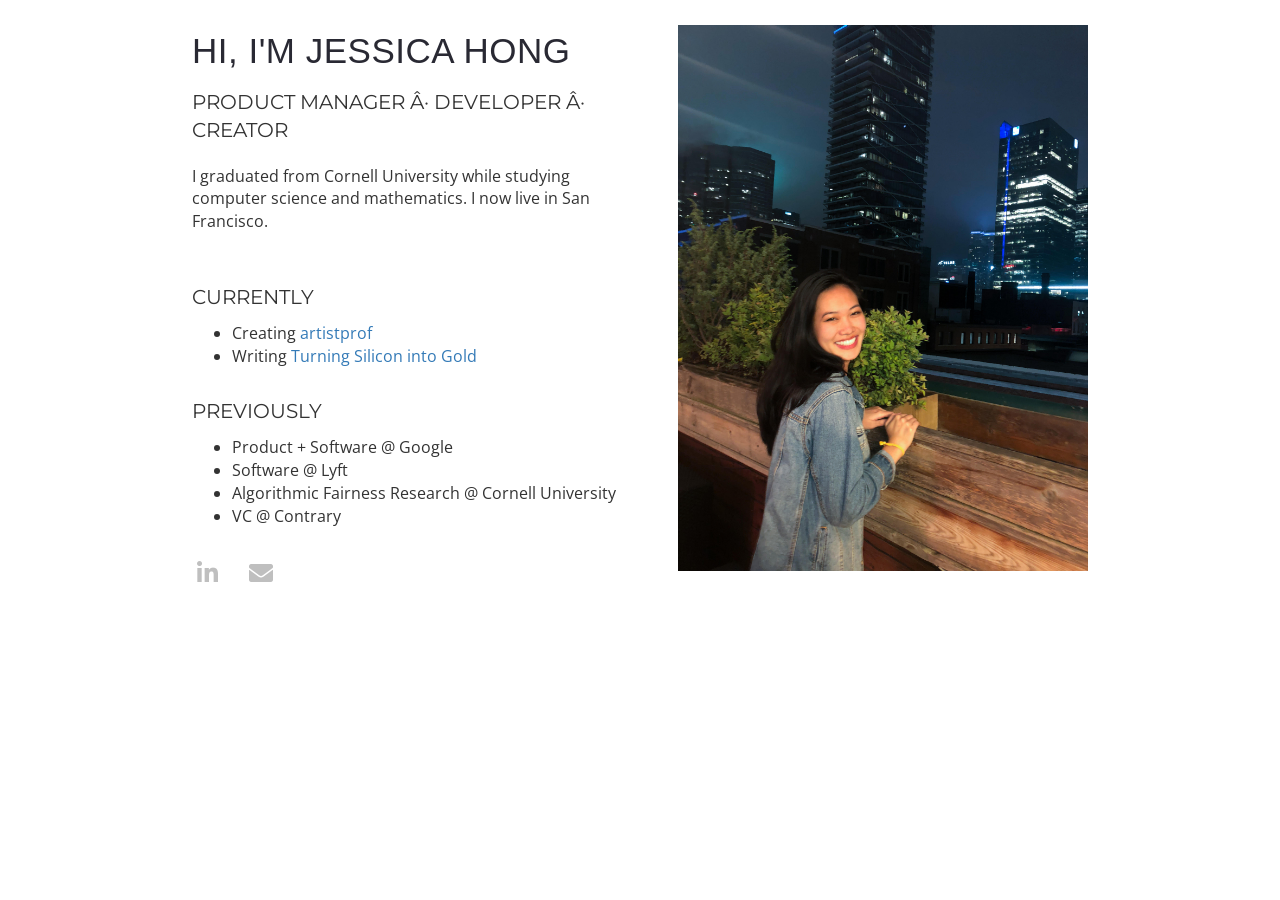
==== index.html @ 44702e30 "fonts" ====
<html>

<head>
    <meta name="viewport" content="width=device-width, initial-scale=1">
    <link rel="stylesheet" href="https://use.fontawesome.com/releases/v5.7.0/css/all.css"
          integrity="sha384-lZN37f5QGtY3VHgisS14W3ExzMWZxybE1SJSEsQp9S+oqd12jhcu+A56Ebc1zFSJ" crossorigin="anonymous">
    <link rel="stylesheet" href="/styles/main.css" />
    <link rel="stylesheet" href="/styles/index.css" />
    <script src="https://ajax.googleapis.com/ajax/libs/jquery/3.3.1/jquery.min.js"></script>
    <script src="/scripts/main.js"></script>
    <script src="/scripts/elements.js"></script>
    <script src="/scripts/index.js"></script>
    <script src="https://d3js.org/d3.v5.min.js"></script>
    <link href='https://fonts.googleapis.com/css?family=Montserrat' rel='stylesheet'>
    <link href='https://fonts.googleapis.com/css?family=Open Sans' rel='stylesheet'>
</head>

<body>
<title>Jessica</title>
<div id="navbar"></div>
<div id="header"></div>
<div id="index"></div>
<div id="footer"></div>
<div id="sidemenu"></div>
<div class="maingrid" style="padding-top: 25px">
    <div class="row" style="margin-bottom: 48px;">
        <div class="column" style="padding: 0px 15px 0px 15px">
            <header >
                HI, I'M JESSICA HONG
            </header>
            <p style = "font-size: 20px; padding-bottom: 10px; font-family:'Montserrat' ">
                PRODUCT MANAGER · DEVELOPER · CREATOR
            </p>
            <p style ="font-size: 16px; font-family:'Open Sans'">
                I graduated from Cornell University while studying computer science and mathematics. I now live in San Francisco.
            </p>

            <p style ="font-size: 20px; padding-top: 40px; font-family:'Montserrat'">
                CURRENTLY
                <ul style ="font-size: 16px; font-family:'Open Sans'">
                    <li>Creating <a href="https://www.artistprof.com" target="_blank">artistprof</a></li>
                    <li>Writing <a href="https://www.barnesandnoble.com/w/turning-silicon-into-gold-griffin-kao/1135740864" target="_blank">Turning Silicon into Gold</a></li>
                </ul>
            </p>
            <p style="font-size: 20px; padding-top: 20px; font-family:'Montserrat'">
                PREVIOUSLY
            <ul style ="font-size: 16px; font-family:'Open Sans'">
                <li>Product + Software @ Google</li>
                <li>Software @ Lyft</li>
                <li>Algorithmic Fairness Research @ Cornell University</li>
                <li>VC @ Contrary</li>
            </ul>
            </p>
            <h2 style="font-weight: 400;">
                <div class="row" style="width: 100%; display: flex; align-items: center; margin-left:-8px;">
                    <a href="https://www.linkedin.com/in/jessicahong9/" style="padding-left: 5px; text-decoration: none;"
                       target="_blank">
                        <i class="fab fa-linkedin-in"></i>
                    </a>
                    <a href="mailto:jwh296@cornell.edu" style="padding-left: 5px; text-decoration: none;">
                        <i class="fas fa-envelope"></i>
                    </a>
                </div>
            </h2>
        </div>
        <div class="column2" style="padding: 0px 15px 0px 15px">
            <img style="width: 100%" ondragstart="return false;" src="/pictures/jessica.jpg">
        </div>
</div>
<script>
    generateNavbar(d3.select("div#navbar"), "about")

</script>
</body>
</html>
---- styles/main.css ----
@import "https://maxcdn.bootstrapcdn.com/bootstrap/3.4.0/css/bootstrap.min.css";
@import "fonts.css";
@import "navbar.css";
@import "footer.css";
html {
    scroll-behavior: smooth;
}

body {
    margin: 0;
    font-family: 'Arial';
    background-color: #ffffff;
}

.divider {
    background-color: #ebebeb;
    width: 100%;
    height: 1px;
}

.row {
    -ms-flex-wrap: wrap;
    display: -ms-flexbox;
    display: flex;
    flex-wrap: wrap;
}

.column {
    -ms-flex: 25%;
    flex: 25%;
    padding: 4px;
}

.column2 {
    -ms-flex: 20%;
    flex: 20%;
    padding: 4px;
}

.column img {
    margin: 4px 0px 4px 0px;
    transition: .5s ease;
    vertical-align: middle;
}

.maingrid {
    margin: 0px 15% 0px 15%;
}

@media screen and (max-width: 500px) {
    .column {
        -ms-flex: 100%;
        flex: 100%;
        max-width: 100%;
        padding: 4px;
    }
    .maingrid {
        margin: 0px 10% 0px 10%;
    }
}
---- styles/index.css ----
.mainrow {
    -ms-flex-wrap: wrap;
    display: -ms-flexbox;
    display: flex;
    flex-wrap: wrap;
    margin: 20px 0px 20px 0px;
    padding: 24px 24px 24px 24px;
}

.columnright {
    -ms-flex: 70%;
    flex: 70%;
}

.columnleft {
    -ms-flex: 30%;
    flex: 26%;
    padding: 0px 32px 0px 0px;
}

.columnleft img {
    background-color: #ffffff;
    box-shadow: 5px 5px 20px #29293325;
    vertical-align: middle;
    border-radius: 4px;
}

.sidemenu {
    align-items: center;
    display: flex;
    padding: 4px 18px 4px 18px;
}

.sidemenuline {
    position: fixed;
    left: 22px;
    top: 35%;
    background-color: #bfbfbf;
    height: 160px;
    width: 1px;
}

.sidemenu a {
    color: #292933;
    font-family: 'Muli';
    font-size: 14px;
    font-weight: 300;
    height: 20px;
    letter-spacing: 0.25px;
    line-height: 1.5;
    text-align: left;
    text-decoration: none;
    transition: .2s ease;
    z-index: 100;
}

.sidemenu a:hover {
    border-left: solid 4px #6865FF;
    color: #6865FF;
    font-weight: 600;
    padding-left: 16px;
    transition: .2s ease;
}

.singlecolumn {
    -ms-flex: 25%;
    flex: 25%;
    padding: 4px 10% 4px 10%;
}

.singlecolumn img {
    margin: 4px 0px 4px 0px;
    transition: .5s ease;
    vertical-align: middle;
}

.headerVideo {
    display: initial;
}

@media screen and (max-height: 400px) {
    .navbar div a, .navbar .navbar-brand {
        color: #868686 !important;
        margin-left: 24px;
        text-decoration: none;
        transition: .2s ease;
    }
    .headerVideo {
        opacity: 0.2;
        position: absolute;
        top: 0;
        right: 0;
        left: 0;
        bottom: 0;
        width: 100%;
        height: 100%;
        object-fit: cover;
        background-position: center center;
        background-size: contain;
        z-index: -2;
        /* display: none; */
    }
}

@media screen and (max-width: 500px) {
    .columnleft {
        -ms-flex: 100%;
        flex: 100%;
        max-width: 100%;
        padding: 0px 0px 32px 0px;
    }
    .singlecolumn {
        -ms-flex: 100%;
        flex: 100%;
        max-width: 100%;
        padding: 4 4px;
    }
    .sidemenu {
        display: none;
        transition: .2s ease;
    }
    .sidemenuline {
        display: none;
        transition: .2s ease;
    }
}

.button {
    border-left: solid 2px #292933;
    box-shadow: none;
    color: #292933;
    cursor: pointer;
    font-family: 'Muli';
    font-size: 10px;
    font-weight: 400;
    letter-spacing: 1px;
    margin: 16px 0px 8px 0px;
    padding: 0px 0px 0px 12px;
    transition: .2s ease;
}

a:hover .button {
    border: none;
    border-left: solid 12px #6865FF !important;
    color: #6865FF;
    font-weight: 600;
    transition: .2s ease;
}
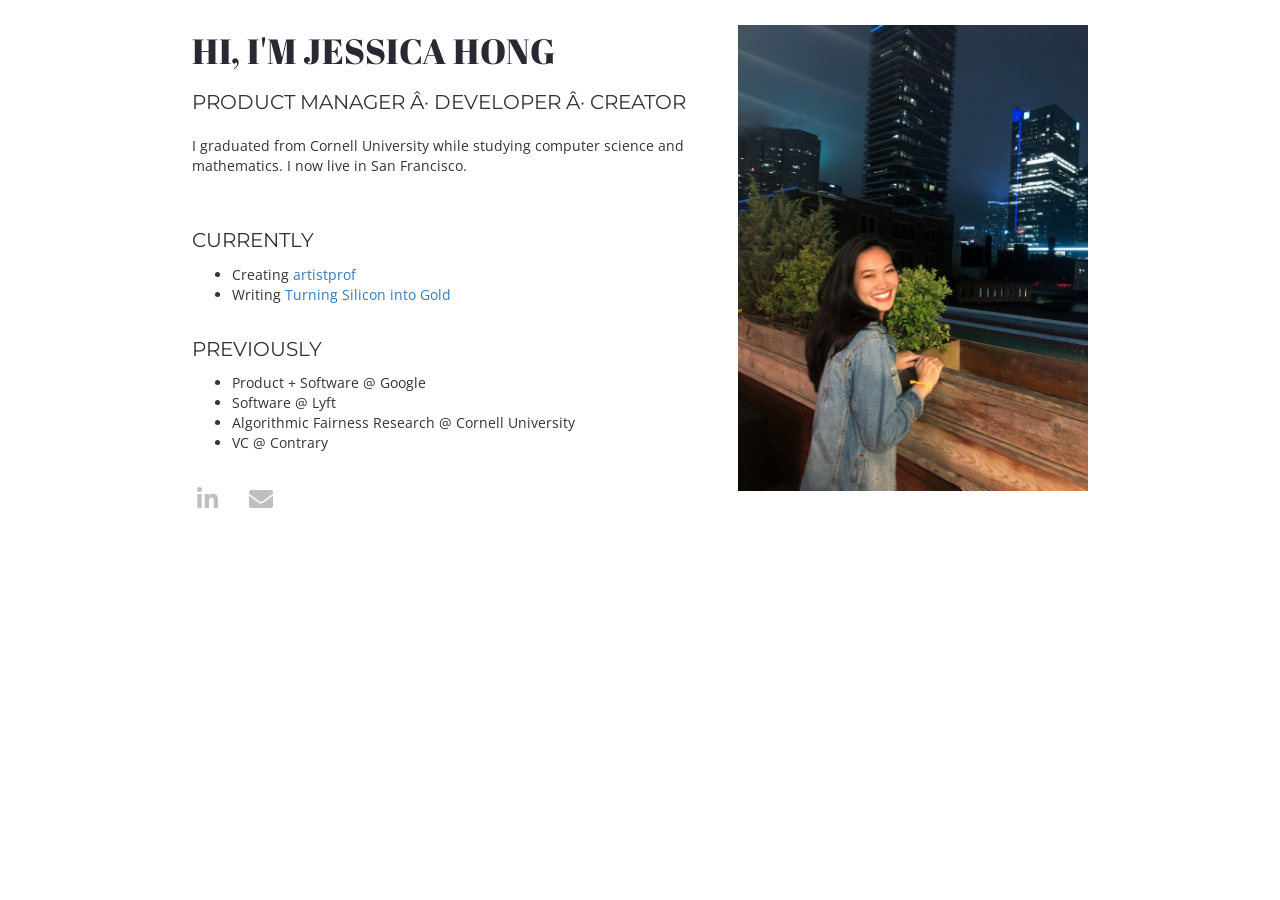
==== commit 57c14c3b: "fonts" ====
--- a/index.html
+++ b/index.html
@@ -14,6 +14,7 @@
     <script src="https://d3js.org/d3.v5.min.js"></script>
     <link href='https://fonts.googleapis.com/css?family=Montserrat' rel='stylesheet'>
     <link href='https://fonts.googleapis.com/css?family=Open Sans' rel='stylesheet'>
+    <link href='https://fonts.googleapis.com/css?family=Abril Fatface' rel='stylesheet'>
 </head>
 
 <body>
@@ -25,27 +26,27 @@
 <div id="sidemenu"></div>
 <div class="maingrid" style="padding-top: 25px">
     <div class="row" style="margin-bottom: 48px;">
-        <div class="column" style="padding: 0px 15px 0px 15px">
+        <div class="column" style="padding: 0px 15px 0px 15px; font-family: 'Abril Fatface'">
             <header >
                 HI, I'M JESSICA HONG
             </header>
             <p style = "font-size: 20px; padding-bottom: 10px; font-family:'Montserrat' ">
                 PRODUCT MANAGER · DEVELOPER · CREATOR
             </p>
-            <p style ="font-size: 16px; font-family:'Open Sans'">
+            <p style ="font-size: 14px; font-family:'Open Sans'">
                 I graduated from Cornell University while studying computer science and mathematics. I now live in San Francisco.
             </p>
 
             <p style ="font-size: 20px; padding-top: 40px; font-family:'Montserrat'">
                 CURRENTLY
-                <ul style ="font-size: 16px; font-family:'Open Sans'">
+                <ul style ="font-size: 14px; font-family:'Open Sans'">
                     <li>Creating <a href="https://www.artistprof.com" target="_blank">artistprof</a></li>
                     <li>Writing <a href="https://www.barnesandnoble.com/w/turning-silicon-into-gold-griffin-kao/1135740864" target="_blank">Turning Silicon into Gold</a></li>
                 </ul>
             </p>
             <p style="font-size: 20px; padding-top: 20px; font-family:'Montserrat'">
                 PREVIOUSLY
-            <ul style ="font-size: 16px; font-family:'Open Sans'">
+            <ul style ="font-size: 14px; font-family:'Open Sans'">
                 <li>Product + Software @ Google</li>
                 <li>Software @ Lyft</li>
                 <li>Algorithmic Fairness Research @ Cornell University</li>
--- a/styles/main.css
+++ b/styles/main.css
@@ -33,7 +33,7 @@
 
 .column2 {
     -ms-flex: 20%;
-    flex: 20%;
+    flex: 7%;
     padding: 4px;
 }
 
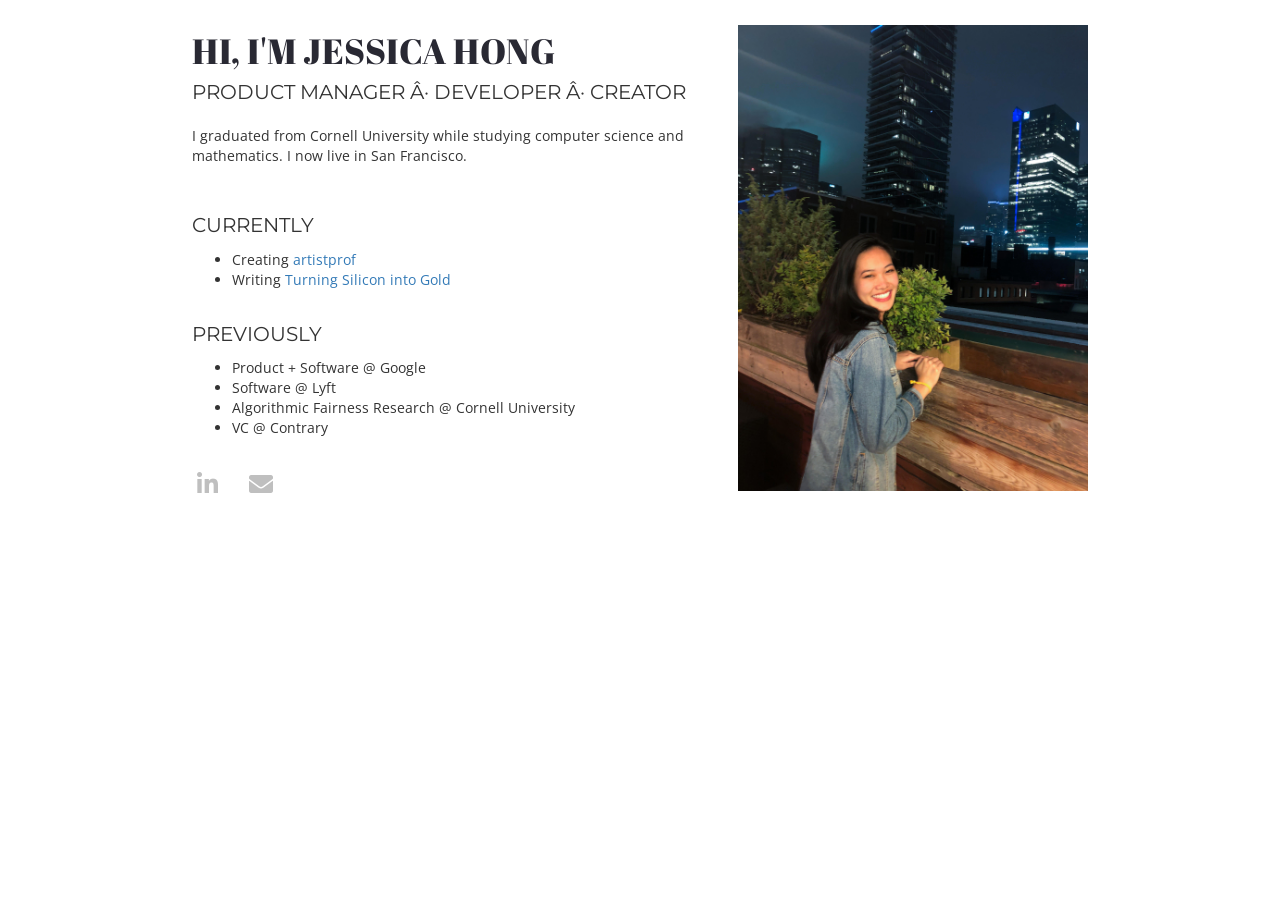
==== commit 5f63c487: "fonts" ====
--- a/index.html
+++ b/index.html
@@ -37,7 +37,7 @@
                 I graduated from Cornell University while studying computer science and mathematics. I now live in San Francisco.
             </p>
 
-            <p style ="font-size: 20px; padding-top: 40px; font-family:'Montserrat'">
+            <p style ="font-size: 20px; padding-top: 35px; font-family:'Montserrat'">
                 CURRENTLY
                 <ul style ="font-size: 14px; font-family:'Open Sans'">
                     <li>Creating <a href="https://www.artistprof.com" target="_blank">artistprof</a></li>
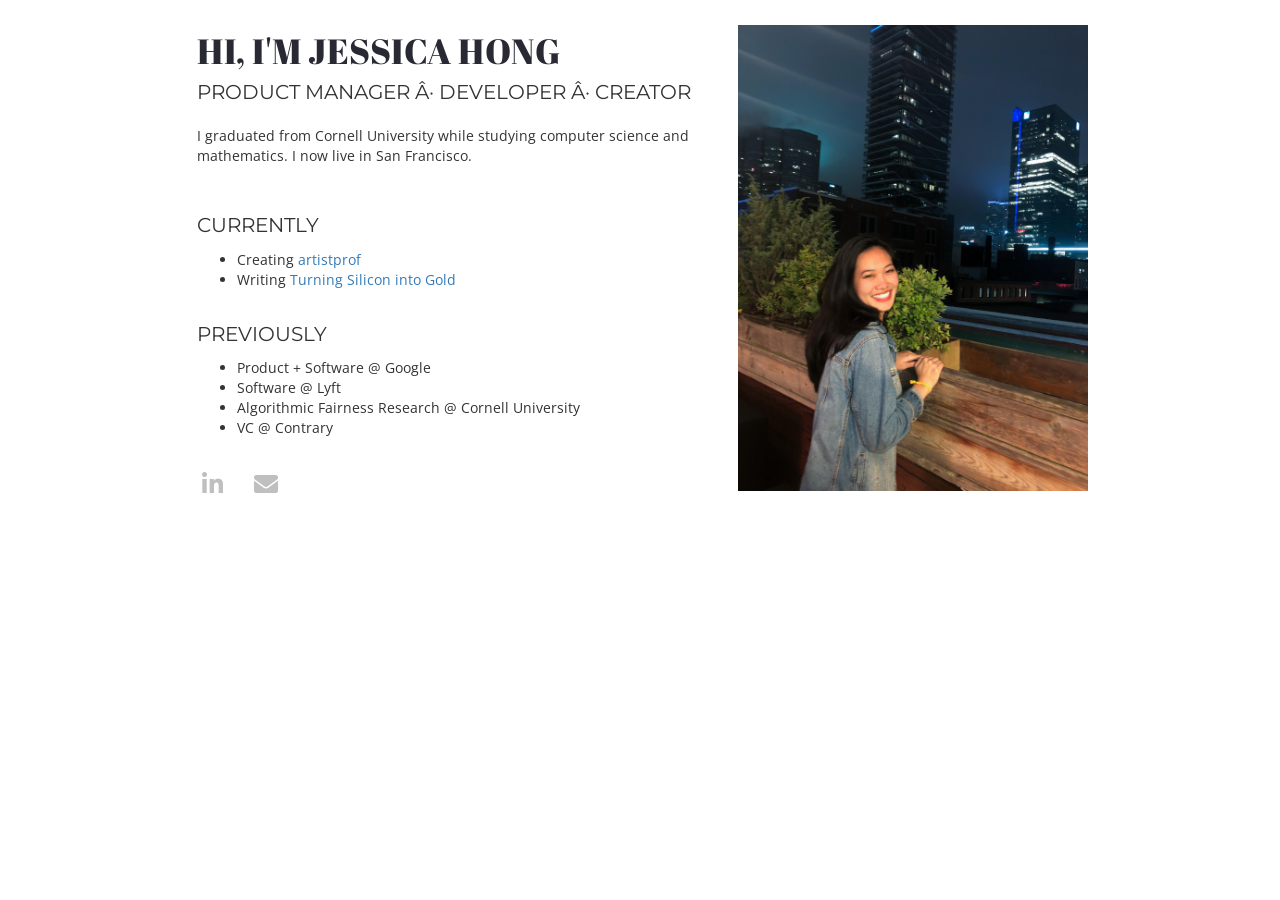
==== commit e02c060f: "fonts 2" ====
--- a/index.html
+++ b/index.html
@@ -26,7 +26,7 @@
 <div id="sidemenu"></div>
 <div class="maingrid" style="padding-top: 25px">
     <div class="row" style="margin-bottom: 48px;">
-        <div class="column" style="padding: 0px 15px 0px 15px; font-family: 'Abril Fatface'">
+        <div class="column" style="padding: 0px 10px 0px 20px; font-family: 'Abril Fatface'">
             <header >
                 HI, I'M JESSICA HONG
             </header>
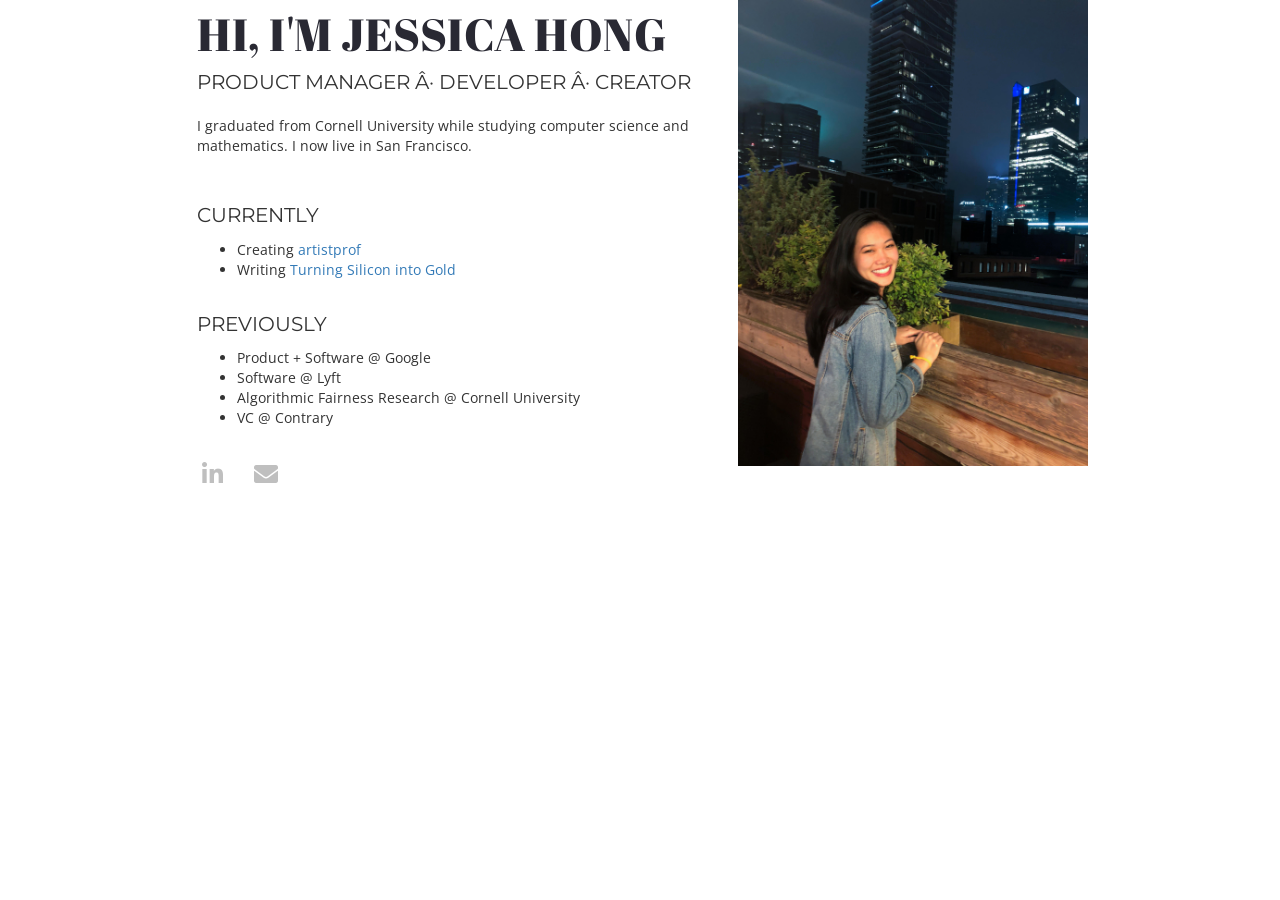
==== commit 88b97dba: "fonts 2" ====
--- a/index.html
+++ b/index.html
@@ -24,7 +24,7 @@
 <div id="index"></div>
 <div id="footer"></div>
 <div id="sidemenu"></div>
-<div class="maingrid" style="padding-top: 25px">
+<div class="maingrid">
     <div class="row" style="margin-bottom: 48px;">
         <div class="column" style="padding: 0px 10px 0px 20px; font-family: 'Abril Fatface'">
             <header >
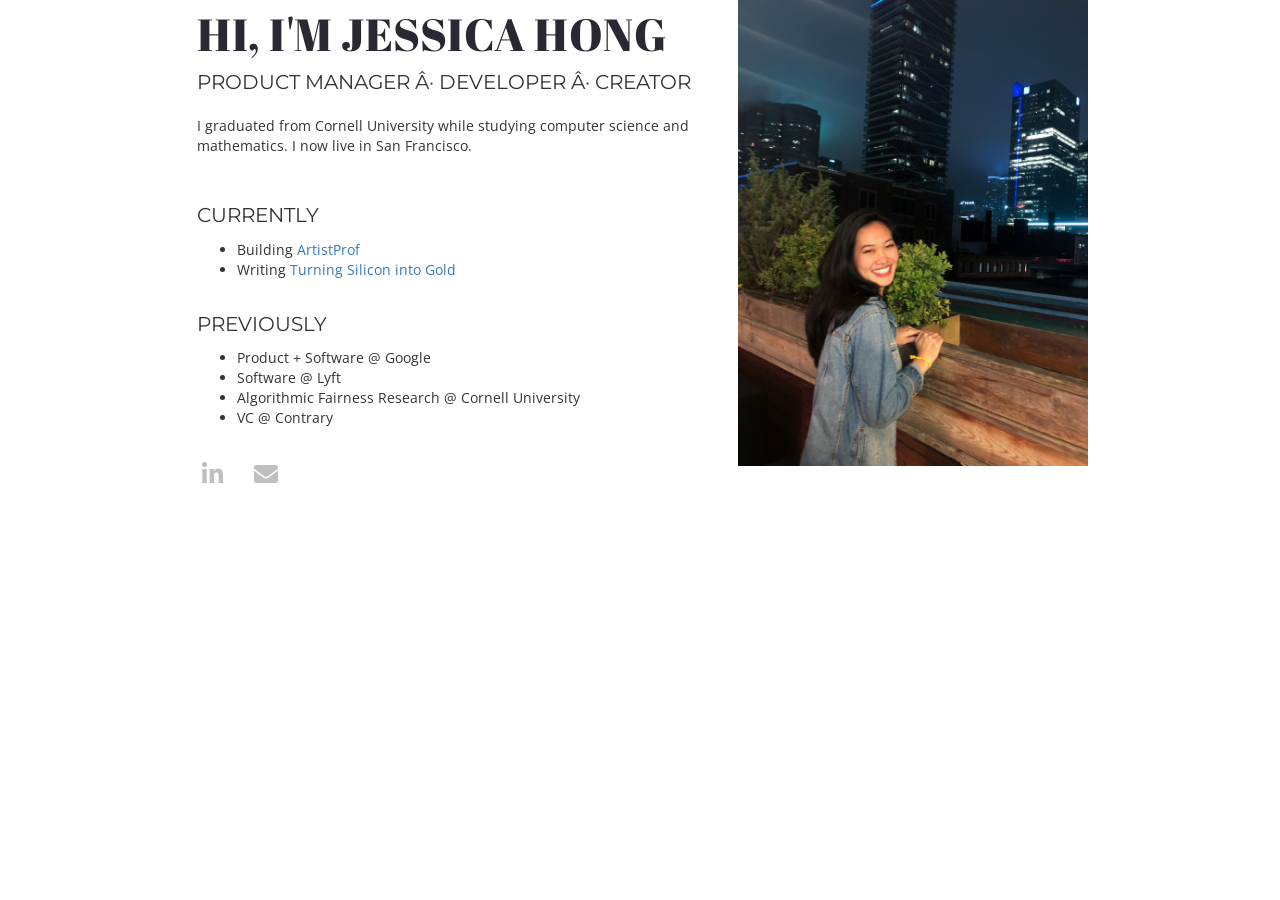
==== commit ead4342d: "fonts 2" ====
--- a/index.html
+++ b/index.html
@@ -40,7 +40,7 @@
             <p style ="font-size: 20px; padding-top: 35px; font-family:'Montserrat'">
                 CURRENTLY
                 <ul style ="font-size: 14px; font-family:'Open Sans'">
-                    <li>Creating <a href="https://www.artistprof.com" target="_blank">artistprof</a></li>
+                    <li>Building <a href="https://www.artistprof.com" target="_blank">ArtistProf</a></li>
                     <li>Writing <a href="https://www.barnesandnoble.com/w/turning-silicon-into-gold-griffin-kao/1135740864" target="_blank">Turning Silicon into Gold</a></li>
                 </ul>
             </p>
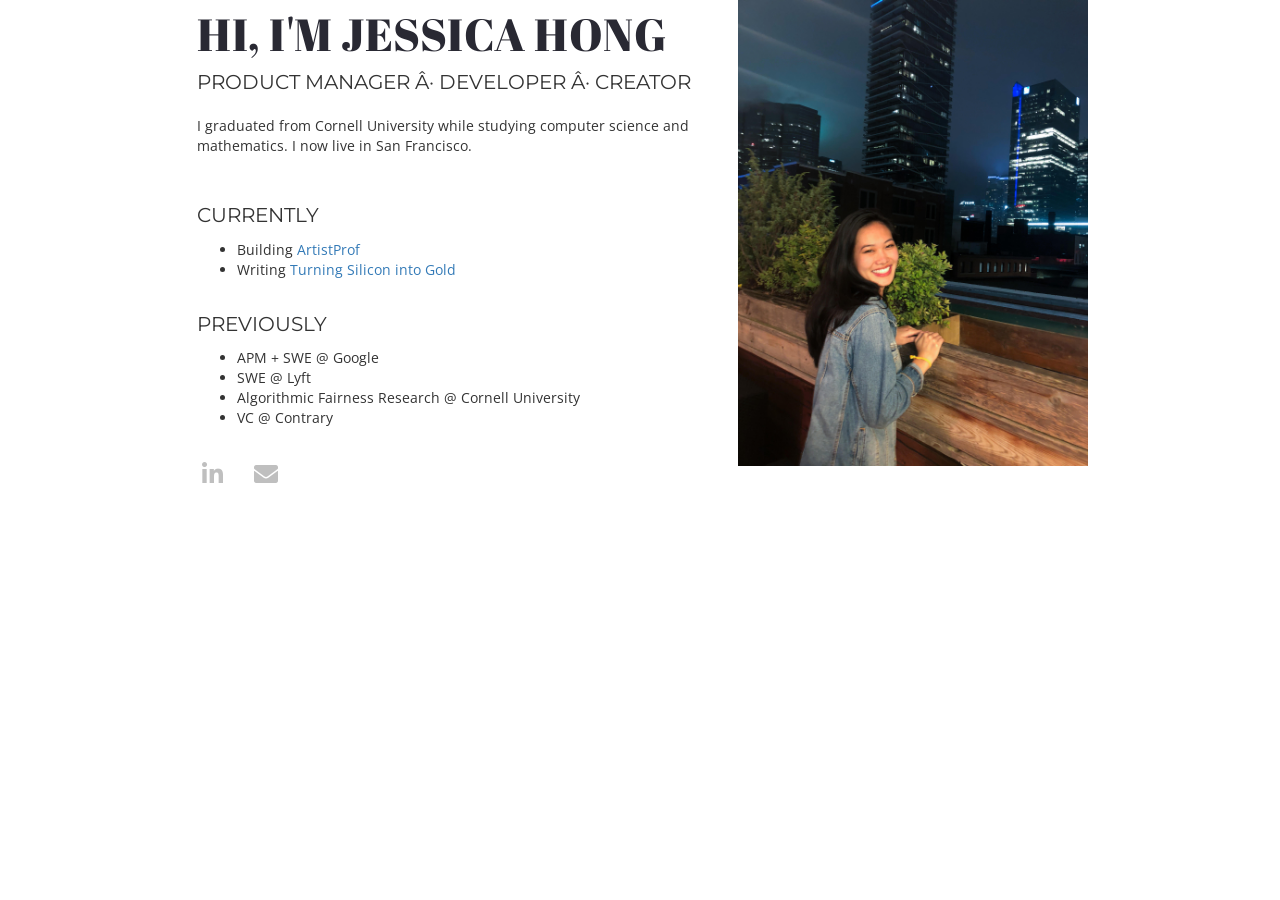
==== commit a499c917: "fonts 2" ====
--- a/index.html
+++ b/index.html
@@ -47,8 +47,8 @@
             <p style="font-size: 20px; padding-top: 20px; font-family:'Montserrat'">
                 PREVIOUSLY
             <ul style ="font-size: 14px; font-family:'Open Sans'">
-                <li>Product + Software @ Google</li>
-                <li>Software @ Lyft</li>
+                <li>APM + SWE @ Google</li>
+                <li>SWE @ Lyft</li>
                 <li>Algorithmic Fairness Research @ Cornell University</li>
                 <li>VC @ Contrary</li>
             </ul>
--- a/styles/index.css
+++ b/styles/index.css
@@ -14,7 +14,7 @@
 
 .columnleft {
     -ms-flex: 30%;
-    flex: 26%;
+    flex: 15%;
     padding: 0px 32px 0px 0px;
 }
 
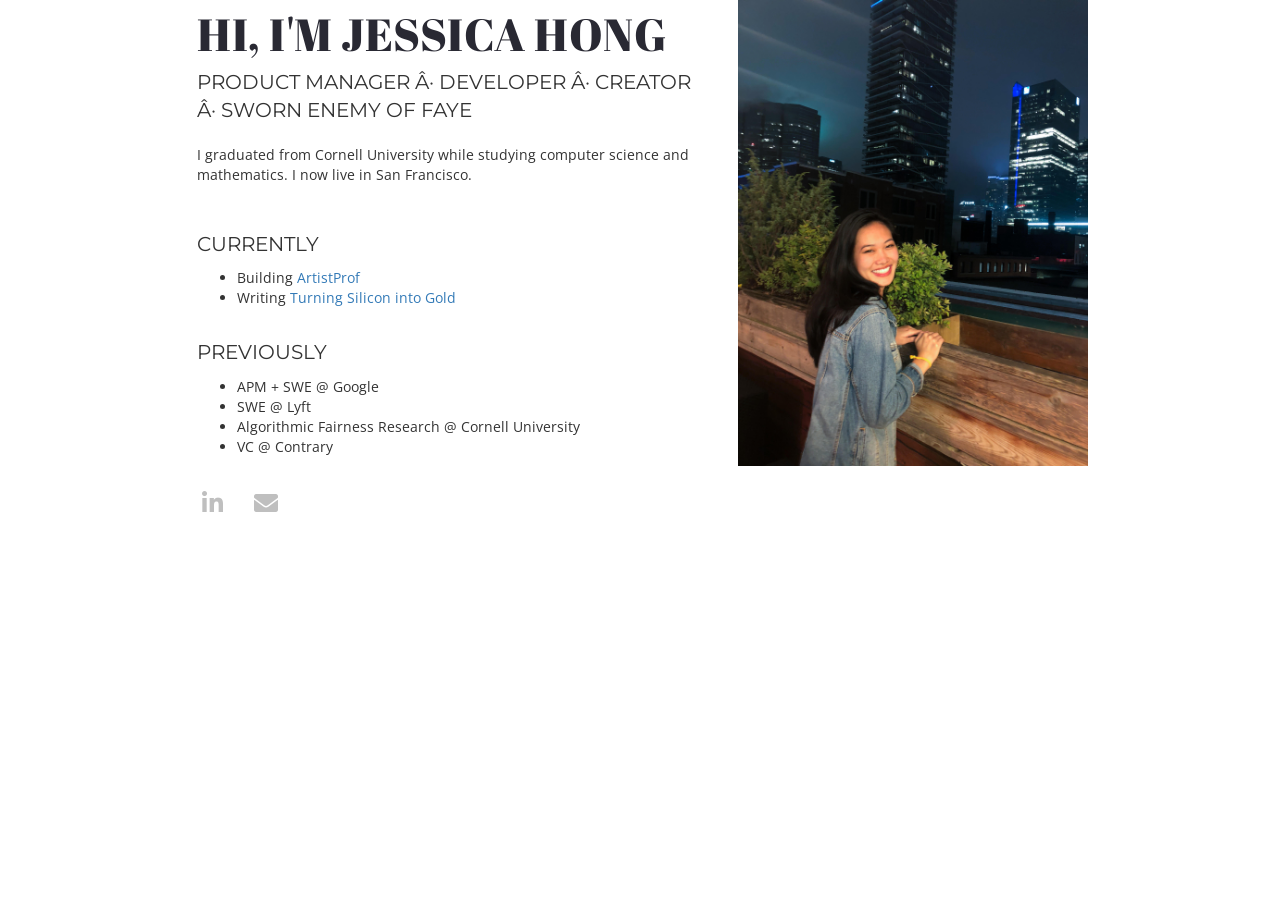
==== commit eb087432: "for faye" ====
--- a/index.html
+++ b/index.html
@@ -31,7 +31,7 @@
                 HI, I'M JESSICA HONG
             </header>
             <p style = "font-size: 20px; padding-bottom: 10px; font-family:'Montserrat' ">
-                PRODUCT MANAGER · DEVELOPER · CREATOR
+                PRODUCT MANAGER · DEVELOPER · CREATOR · SWORN ENEMY OF FAYE
             </p>
             <p style ="font-size: 14px; font-family:'Open Sans'">
                 I graduated from Cornell University while studying computer science and mathematics. I now live in San Francisco.
@@ -74,4 +74,4 @@
 
 </script>
 </body>
-</html>+</html>
